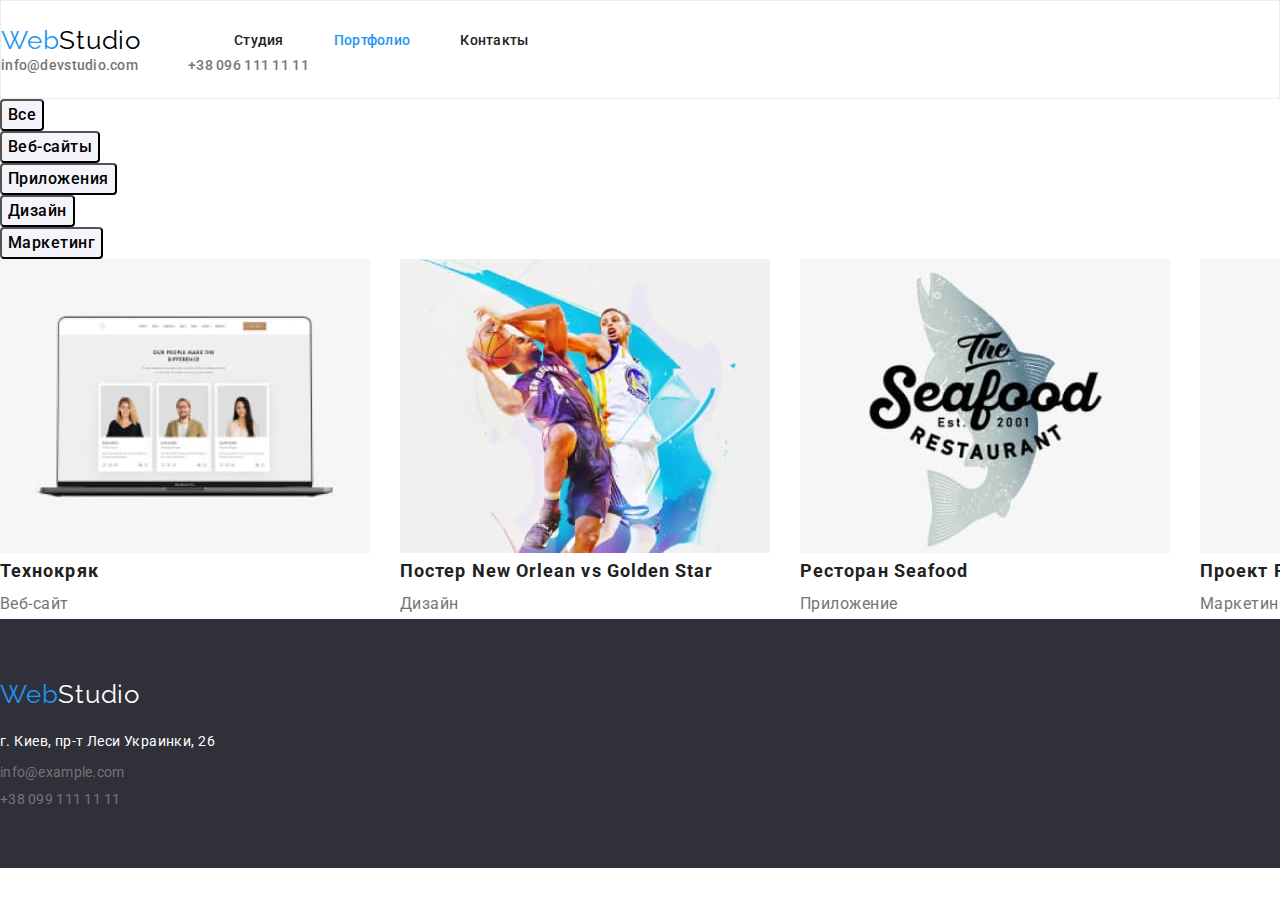
==== portfolio.html @ 0c0890b9 "Готовая страница index" ====
<!DOCTYPE html>
<html lang="en">
<head>
    <meta charset="UTF-8">
    <meta http-equiv="X-UA-Compatible" content="IE=edge">
    <meta name="viewport" content="width=device-width, initial-scale=1.0">
    <title>Студия Портфолио</title>
    <link rel="preconnect" href="https://fonts.gstatic.com">
    <link href="https://fonts.googleapis.com/css2?family=Raleway:wght@700&family=Roboto:wght@400;500;700;900&display=swap"
        rel="stylesheet">
    <link rel="stylesheet" href="https://cdnjs.cloudflare.com/ajax/libs/modern-normalize/1.0.0/modern-normalize.min.css" />
    <link rel="stylesheet" href="./css/styles.css">
</head>
<body>
<!--HEADER-->
    <header class="header">
        <nav class="navigation">
            <a class="logo-link link" href="./index.html" lang=en><span class="logo-part">Web</span>Studio</a>
            <ul class="menu list">
                <li class="menu-item">
                    <a class="menu-link link" href="./index.html">Студия</a>
                </li>
                <li class="menu-item">
                    <a class="menu-link link current" href="./portfolio.html">Портфолио</a>
                </li>
                <li class="menu-item">
                    <a class="menu-link link" href="">Контакты</a>
                </li>
            </ul>
        </nav>
        <ul class="contacts list">
            <li class="contacts-item">
                <a class="mail-link link" href="mailto:info@devstudio.com">info@devstudio.com</a>
            </li>
            <li class="contacts-item">
                <a class="tel-link link" href="tel:+38096111111">+38 096 111 11 11</a>
            </li>
        </ul>
    </header>
<!--PORTFOLIO-->
    <section>
        <h2 hidden> Портфолио</h2>
        <ul class="filters list">
            <li class="filter-item">
                <button class="filter-btn" type="button">Все</button>
            </li>
            <li class="filter-item">
                <button class="filter-btn" type="button">Веб-сайты</button>
            </li>
            <li class="filter-item">
                <button class="filter-btn" type="button">Приложения</button>
            </li>
            <li class="filter-item">
                <button class="filter-btn" type="button">Дизайн</button>
            </li>
            <li class="filter-item">
                <button class="filter-btn" type="button">Маркетинг</button>
            </li>
        </ul>
        <ul class="portfolio list">
            <li class="portfolio-item"> 
                <img class="portfolio-item-img" src="./images/portfolio-list/technokryak.jpg" alt="Страница сайта на экране ноутбука" width="370" height="294">
                <h3 class="portfolio-item-title">Технокряк</h3>
                <p class="portfolio-item-descroption">Веб-сайт</p>
            </li>
            <li class="portfolio-item"> 
                <img class="portfolio-item-img" src="./images/portfolio-list/new-orlean-poster.jpg" alt="Постер" width="370" height="294">
                <h3 class="portfolio-item-title">Постер <span lang=en>New Orlean vs Golden Star</span></h3>
                <p class="portfolio-item-descroption">Дизайн</p>
            </li>
            <li class="portfolio-item"> 
                <img class="portfolio-item-img" src="./images/portfolio-list/restraunt-seafood.jpg" alt="Логотип ресторана" width="370" height="294">
                <h3 class="portfolio-item-title">Ресторан <span lang=en>Seafood</span></h3>
                <p class="portfolio-item-descroption">Приложение</p>
            </li>
            <li class="portfolio-item"> 
                <img class="portfolio-item-img" src="./images/portfolio-list/project-prime.jpg" alt="Наушники" width="370" height="294">
                <h3 class="portfolio-item-title">Проект <span lang=en>Prime</span></h3>
                <p class="portfolio-item-descroption">Маркетинг</p>
            </li>
            <li class="portfolio-item"> 
                <img class="portfolio-item-img" src="./images/portfolio-list/project-boxes.jpg" alt="Коробки" width="370" height="294">
                <h3 class="portfolio-item-title">Проект <span lang=en>Boxes</span></h3>
                <p class="portfolio-item-descroption">Приложение</p>
            </li>
            <li class="portfolio-item"> 
                <img class="portfolio-item-img" src="./images/portfolio-list/inspiration.jpg" alt="Страница сайта на монитрое" width="370" height="294">
                <h3 class="portfolio-item-title" lang=en>Inspiration has no Borders</h3>
                <p class="portfolio-item-descroption">Веб-сайт</p>
            </li>
            <li class="portfolio-item"> 
                <img class="portfolio-item-img" src="./images/portfolio-list/limited-edition.jpg" alt="Разворот журнала" width="370" height="294">
                <h3 class="portfolio-item-title">Издание <span lang=en>Limited Edition</span></h3>
                <p class="portfolio-item-descroption">Дизайн</p>
            </li>
            <li class="portfolio-item"> 
                <img class="portfolio-item-img" src="./images/portfolio-list/project-lab.jpg" alt="Логотип проекта" width="370" height="294">
                <h3 class="portfolio-item-title">Проект <span lang=en>LAB</span></h3>
                <p class="portfolio-item-descroption">Маркетинг</p>
            </li>
            <li class="portfolio-item"> 
                <img class="portfolio-item-img" src="./images/portfolio-list/growing-bussiness.jpg" alt="Реклама приложения на экране ноутбука" width="370" height="294">
                <h3 class="portfolio-item-title" lang=en>Growing Business</h3>
                <p class="portfolio-item-descroption">Приложение</p>
            </li>
        </ul>
    </section>
<!--FOOTER-->
    <footer class="footer">
        <a class="footer-logo-link link" href="./index.html" lang=en><span class="logo-part">Web</span>Studio</a>
        <address>
            <ul class="address-items list">
                <li class="address-item">
                    <a class="map-link link" href="https://goo.gl/maps/Dh8G3uwG5ZsZuSZK8" target="_blank"
                        rel="noopener noreferrer">г. Киев, пр-т Леси
                        Украинки, 26</a>
                </li>
                <li class="address-item">
                    <a class="footer-mail-link link" href="mailto:info@example.com">info@example.com</a>
                </li>
                <li class="address-item">
                    <a class="footer-tel-link link" href="tel:+380991111111">+38 099 111 11 11</a>
                </li>
            </ul>
        </address>
    </footer>
</body>
</html>
---- css/styles.css ----
:root {
  --accent-color: #2196f3;
  --main-color: #212121;
  --secondary-color: #757575;
  --contrast-color: #ffffff;
  --background-color: #2f303a;
  --main-font: 'Roboto', sans-serif;
  --secondary-font: 'Raleway', sans-serif;
}

h1,
h2,
h3,
h4,
h5,
h6,
p {
  margin-top: 0;
  margin-bottom: 0;
}

ul,
ol {
  margin-top: 0;
  margin-bottom: 0;
  padding-left: 0;
}

img {
  display: block;
}

.list {
  list-style: none;
}
.link {
  text-decoration: none;
  display: inline-block;
}

.container {
  width: 1200px;
  padding-left: 15px;
  padding-right: 15px;
  margin: 0 auto;
}

body {
  font-family: var(--main-font);
  color: var(--main-color);
}

/*---------COMPONENTS---------*/
.logo-part {
  color: var(--accent-color);
}
.section-title {
  font-size: 36px;
  line-height: 1.17;
  text-align: center;
  letter-spacing: 0.03em;
  padding-bottom: 50px;
}

.menu-link.current {
  color: var(--accent-color);
}

.padding-container {
  padding-top: 94px;
  padding-bottom: 94px;
}

/*---------END COMPONENTS---------*/

/*---------HEADER---------*/

.header {
  border: 1px solid #ececec;
  padding-top: 24px;
  padding-bottom: 24px;
}

.header-container {
  display: flex;
}

.navigation {
  display: flex;
  align-items: center;
}

.menu {
  display: flex;
}

.contacts {
  display: flex;
  align-items: center;
  margin-left: auto;
}

.logo-link {
  font-family: var(--secondary-font);
  font-size: 26px;
  line-height: 1.19;
  letter-spacing: 0.03em;
  color: #000000;
  margin-right: 93px;
}

.menu-item:not(:last-child) {
  margin-right: 50px;
}

.menu-link {
  font-weight: 500;
  font-size: 14px;
  line-height: 1.14;
  letter-spacing: 0.02em;
  color: var(--main-color);
}
.menu-link:hover,
.menu-link:focus {
  color: var(--accent-color);
}
.mail-link {
  font-style: normal;
  font-weight: 500;
  font-size: 14px;
  line-height: 1.14;
  letter-spacing: 0.02em;
  color: var(--secondary-color);
  margin-right: 50px;
}
.mail-link:hover,
.mail-link:focus {
  color: var(--accent-color);
}
.tel-link {
  font-style: normal;
  font-weight: 500;
  font-size: 14px;
  line-height: 1.14;
  letter-spacing: 0.02em;
  color: var(--secondary-color);
}
.tel-link:hover,
.tel-link:focus {
  color: var(--accent-color);
}
/*---------END HEADER---------*/

/*---------HERO---------*/

.hero {
  background-color: var(--background-color);
  padding-top: 200px;
  padding-bottom: 200px;
  text-align: center;
}
.hero-title {
  font-weight: 900;
  font-size: 44px;
  line-height: 1.36;
  letter-spacing: 0.06em;
  text-transform: uppercase;
  color: var(--contrast-color);
  margin-bottom: 30px;
}
.modal-btn {
  border: none;
  border-radius: 4px;
  font-weight: 700;
  font-size: 16px;
  line-height: 1.88;
  letter-spacing: 0.06em;
  background-color: var(--accent-color);
  color: var(--contrast-color);
  cursor: pointer;
  padding: 10px 32px;
}

.modal-btn:hover {
  background-color: #188ce8;
}

/*---------END HERO---------*/

/*---------BENEFITS---------*/

.benefits-container {
  padding-top: 94px;
  padding-bottom: 47px;
}

.benefits {
  display: flex;
  align-items: center;
}

.benefits-item {
  width: 270px;
}

.benefits-item:not(:last-child) {
  margin-right: 30px;
}

.benefits-item-title {
  font-size: 14px;
  line-height: 1.14;
  letter-spacing: 0.03em;
  text-transform: uppercase;
  margin-bottom: 10px;
}
.benefits-item-description {
  font-size: 14px;
  line-height: 1.71;
  letter-spacing: 0.03em;
  color: var(--secondary-color);
}

/*---------END BENEFITS---------*/

/*---------PORTFOLIO---------*/

.portfolio-container {
  padding-top: 47px;
  padding-bottom: 94px;
}

.portfolio {
  display: flex;
  align-items: center;
  margin-left: -30px;
  margin-top: -30px;
}

.portfolio-item {
  flex-basis: calc((100% - 90px) / 3);
  margin-left: 30px;
  margin-top: 30px;
}

/*---------END PORTFOLIO---------*/

/*---------TEAM---------*/

.team {
  background: #f5f4fa;
}

.team-list {
  display: flex;
  align-items: center;
  margin-left: -30px;
  margin-top: -30px;
}

.team-item {
  flex-basis: calc((100% - 120px) / 4);
  margin-left: 30px;
  margin-top: 30px;
  box-shadow: 0px 1px 3px rgba(0, 0, 0, 0.12), 0px 1px 1px rgba(0, 0, 0, 0.14),
    0px 2px 1px rgba(0, 0, 0, 0.2);
  border-radius: 0px 0px 4px 4px;
}

.team-item-title {
  font-weight: 500;
  font-size: 16px;
  line-height: 1.19;
  text-align: center;
  letter-spacing: 0.03em;
  margin-bottom: 10px;
}
.team-item-description {
  font-size: 16px;
  line-height: 1.19;
  text-align: center;
  letter-spacing: 0.03em;
  color: var(--secondary-color);
}

.team-description {
  padding-top: 30px;
  padding-bottom: 30px;
}

/*---------END TEAM---------*/

/*---------FOOTER---------*/
.footer {
  background-color: var(--background-color);
  padding-top: 60px;
  padding-bottom: 60px;
}
.footer-logo-link {
  font-family: var(--secondary-font);
  font-size: 26px;
  line-height: 1.19;
  letter-spacing: 0.03em;
  color: var(--contrast-color);
  margin-bottom: 20px;
}
.map-link {
  font-style: normal;
  font-size: 14px;
  line-height: 1.71;
  letter-spacing: 0.03em;
  color: var(--contrast-color);
}
.map-link:hover,
.map-link:focus {
  color: var(--accent-color);
}
.footer-mail-link {
  font-style: normal;
  font-size: 14px;
  line-height: 1.14;
  letter-spacing: 0.02em;
  color: var(--secondary-color);
}
.footer-mail-link:hover,
.footer-mail-link:focus {
  color: var(--accent-color);
}
.footer-tel-link {
  font-style: normal;
  font-size: 14px;
  line-height: 1.14;
  letter-spacing: 0.02em;
  color: var(--secondary-color);
}
.footer-tel-link:hover,
.footer-tel-link:focus {
  color: var(--accent-color);
}

.address-item:not(:last-child) {
  margin-bottom: 9px;
}
/*---------END FOOTER---------*/

/*---------PORTFOLIO PAGE---------*/

.filter-btn {
  font-weight: 500;
  font-size: 16px;
  line-height: 1.62;
  text-align: center;
  letter-spacing: 0.03em;
  background-color: #f5f4fa;
  border-radius: 4px;
}
.filter-btn:hover,
.filter-btn:focus {
  color: var(--contrast-color);
  background-color: var(--accent-color);
}
.portfolio-item-title {
  font-weight: 700;
  font-size: 18px;
  line-height: 2;
  letter-spacing: 0.06em;
}
.portfolio-item-descroption {
  font-size: 16px;
  line-height: 1.87;
  letter-spacing: 0.03em;
  color: var(--secondary-color);
}
.filter-btn {
  cursor: pointer;
}

/*---------END PORTFOLIO PAGE---------*/
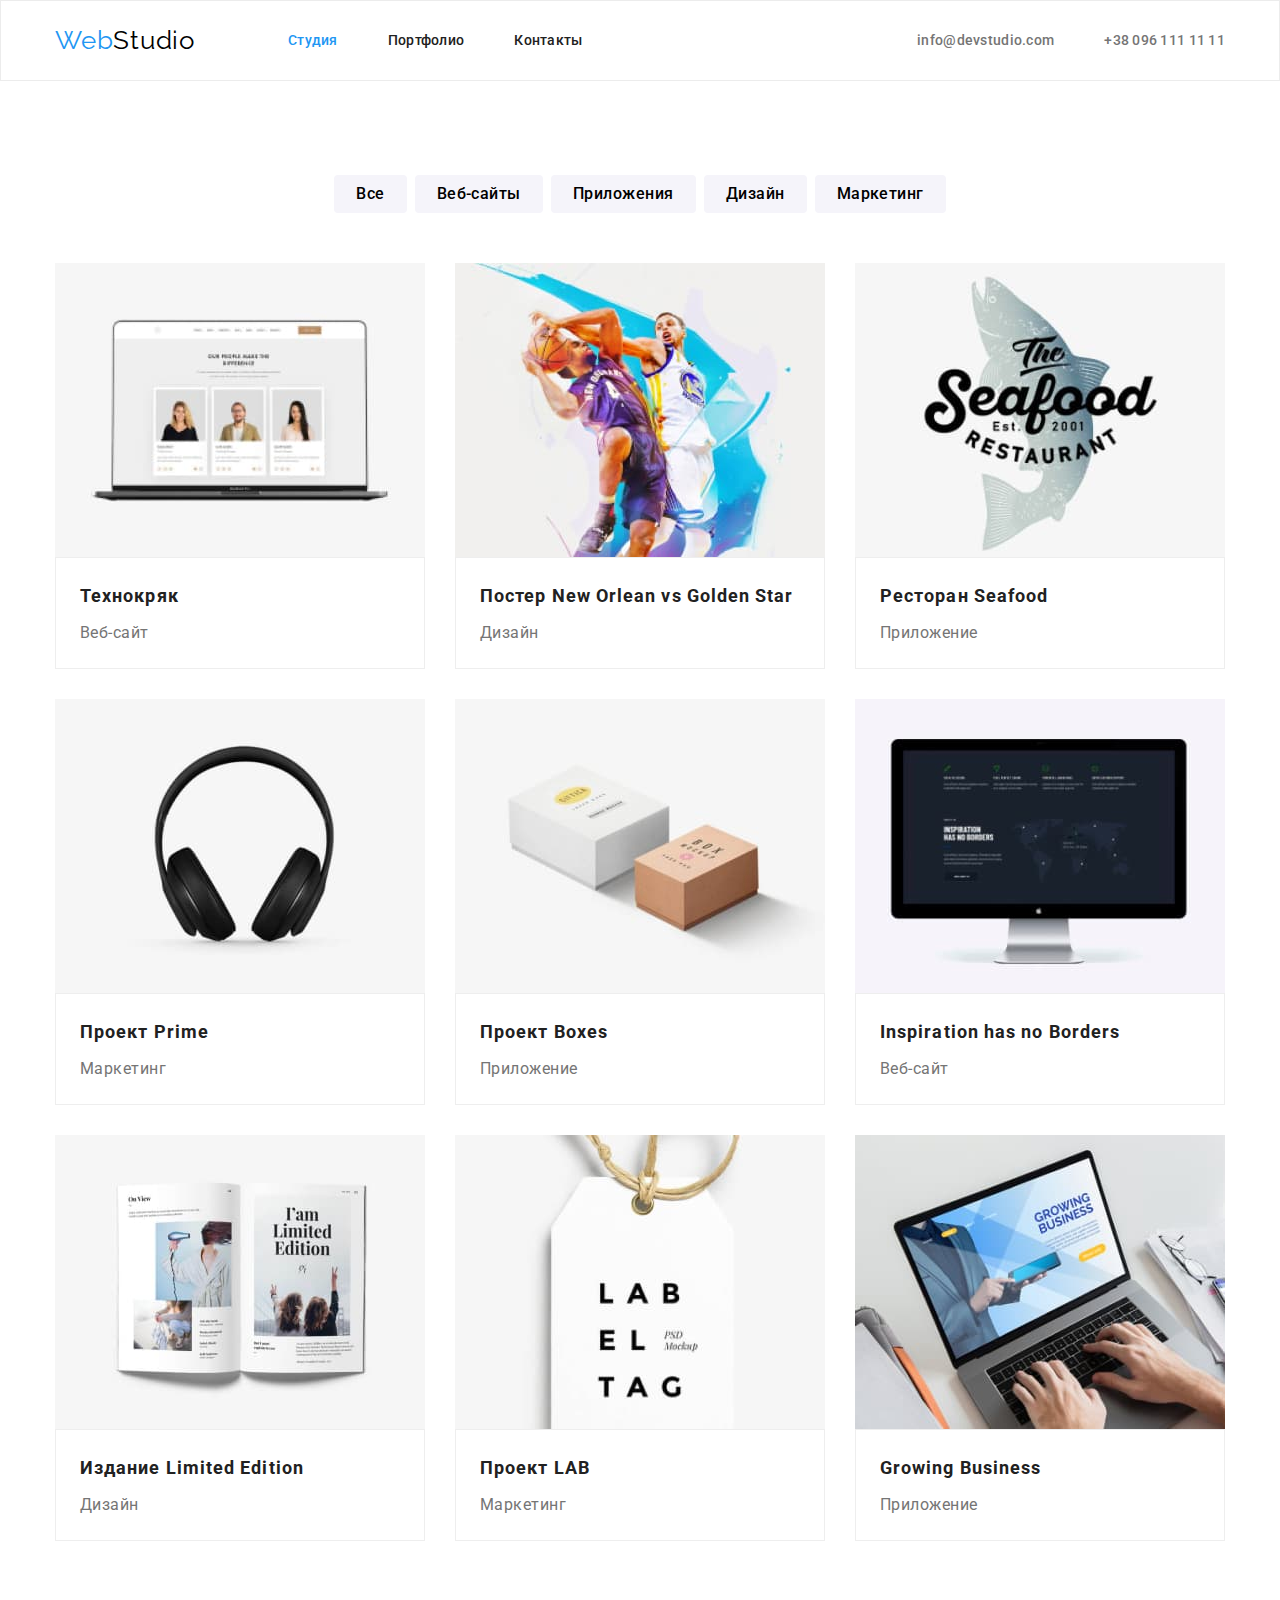
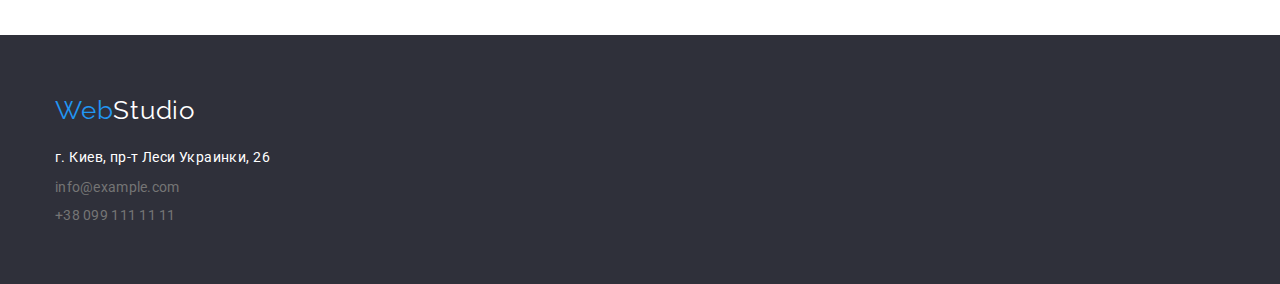
==== commit 9e9dbe79: "Готовая страница Портфолио" ====
--- a/portfolio.html
+++ b/portfolio.html
@@ -14,115 +14,167 @@
 <body>
 <!--HEADER-->
     <header class="header">
-        <nav class="navigation">
-            <a class="logo-link link" href="./index.html" lang=en><span class="logo-part">Web</span>Studio</a>
-            <ul class="menu list">
-                <li class="menu-item">
-                    <a class="menu-link link" href="./index.html">Студия</a>
+        <div class="container header-container">
+            <nav class="navigation">
+                <a class="logo-link link" href="./index.html" lang=en><span class="logo-part">Web</span>Studio</a>
+                <ul class="menu list">
+                    <li class="menu-item">
+                        <a class="menu-link link current" href="./index.html">Студия</a>
+                    </li>
+                    <li class="menu-item">
+                        <a class="menu-link link" href="./portfolio.html">Портфолио</a>
+                    </li>
+                    <li class="menu-item">
+                        <a class="menu-link link" href="">Контакты</a>
+                    </li>
+                </ul>
+            </nav>
+            <ul class="contacts list">
+                <li class="contacts-item">
+                    <a class="mail-link link" href="mailto:info@devstudio.com">info@devstudio.com</a>
                 </li>
-                <li class="menu-item">
-                    <a class="menu-link link current" href="./portfolio.html">Портфолио</a>
-                </li>
-                <li class="menu-item">
-                    <a class="menu-link link" href="">Контакты</a>
+                <li class="contacts-item">
+                    <a class="tel-link link" href="tel:+38096111111">+38 096 111 11 11</a>
                 </li>
             </ul>
-        </nav>
-        <ul class="contacts list">
-            <li class="contacts-item">
-                <a class="mail-link link" href="mailto:info@devstudio.com">info@devstudio.com</a>
-            </li>
-            <li class="contacts-item">
-                <a class="tel-link link" href="tel:+38096111111">+38 096 111 11 11</a>
-            </li>
-        </ul>
+        </div>
     </header>
 <!--PORTFOLIO-->
     <section>
-        <h2 hidden> Портфолио</h2>
-        <ul class="filters list">
-            <li class="filter-item">
-                <button class="filter-btn" type="button">Все</button>
+        <div class="container padding-container">
+            <h2 hidden> Портфолио</h2>
+            <ul class="filters list">
+                <li class="filter-item">
+                    <button class="filter-btn btn" type="button">Все</button>
+                </li>
+                <li class="filter-item">
+                    <button class="filter-btn btn" type="button">Веб-сайты</button>
+                </li>
+                <li class="filter-item">
+                    <button class="filter-btn btn" type="button">Приложения</button>
+                </li>
+                <li class="filter-item">
+                    <button class="filter-btn btn" type="button">Дизайн</button>
+                </li>
+                <li class="filter-item">
+                    <button class="filter-btn btn" type="button">Маркетинг</button>
+                </li>
+            </ul>    
+            <ul class="portfolio-page-items list">
+            <li class="portfolio-page-item">
+                <a class="portfolio-page-card link" href="">
+                    <img class="portfolio-page-item-img" src="./images/portfolio-list/technokryak.jpg"
+                    alt="Страница сайта на экране ноутбука" width="370" height="294">
+                    <div class="portfolio-page-card-dscr">
+                        <h3 class="portfolio-page-item-title">Технокряк</h3>
+                        <p class="portfolio-page-item-description">Веб-сайт</p>
+                    </div>
+                </a>
             </li>
-            <li class="filter-item">
-                <button class="filter-btn" type="button">Веб-сайты</button>
+            <li class="portfolio-page-item">
+                <a class="portfolio-page-card link" href="">
+                <img class="portfolio-page-item-img" src="./images/portfolio-list/new-orlean-poster.jpg" alt="Постер" width="370"
+                    height="294">
+                    <div class="portfolio-page-card-dscr">
+                        <h3 class="portfolio-page-item-title">Постер <span lang=en>New Orlean vs Golden Star</span></h3>
+                        <p class="portfolio-page-item-description">Дизайн</p>
+                    </div>
+                </a>
             </li>
-            <li class="filter-item">
-                <button class="filter-btn" type="button">Приложения</button>
+            <li class="portfolio-page-item">
+                <a class="portfolio-page-card link" href="">
+                    <img class="portfolio-page-item-img" src="./images/portfolio-list/restraunt-seafood.jpg" alt="Логотип ресторана"
+                    width="370" height="294">
+                    <div class="portfolio-page-card-dscr">
+                        <h3 class="portfolio-page-item-title">Ресторан <span lang=en>Seafood</span></h3>
+                        <p class="portfolio-page-item-description">Приложение</p>
+                    </div>
+                </a>
             </li>
-            <li class="filter-item">
-                <button class="filter-btn" type="button">Дизайн</button>
+            <li class="portfolio-page-item">
+                <a class="portfolio-page-card link" href="">
+                    <img class="portfolio-page-item-img" src="./images/portfolio-list/project-prime.jpg" alt="Наушники" width="370"
+                    height="294">
+                    <div class="portfolio-page-card-dscr">
+                        <h3 class="portfolio-page-item-title">Проект <span lang=en>Prime</span></h3>
+                        <p class="portfolio-page-item-description">Маркетинг</p>
+                    </div>
+                </a>
             </li>
-            <li class="filter-item">
-                <button class="filter-btn" type="button">Маркетинг</button>
+            <li class="portfolio-page-item">
+                <a class="portfolio-page-card link" href="">
+                    <img class="portfolio-page-item-img" src="./images/portfolio-list/project-boxes.jpg" alt="Коробки" width="370"
+                    height="294">
+                    <div class="portfolio-page-card-dscr">
+                        <h3 class="portfolio-page-item-title">Проект <span lang=en>Boxes</span></h3>
+                        <p class="portfolio-page-item-description">Приложение</p>
+                    </div>
+                </a>
             </li>
-        </ul>
-        <ul class="portfolio list">
-            <li class="portfolio-item"> 
-                <img class="portfolio-item-img" src="./images/portfolio-list/technokryak.jpg" alt="Страница сайта на экране ноутбука" width="370" height="294">
-                <h3 class="portfolio-item-title">Технокряк</h3>
-                <p class="portfolio-item-descroption">Веб-сайт</p>
+            <li class="portfolio-page-item">
+                <a class="portfolio-page-card link" href="">
+                    <img class="portfolio-page-item-img" src="./images/portfolio-list/inspiration.jpg" alt="Страница сайта на монитрое"
+                    width="370" height="294">
+                    <div class="portfolio-page-card-dscr">
+                        <h3 class="portfolio-page-item-title" lang=en>Inspiration has no Borders</h3>
+                        <p class="portfolio-page-item-description">Веб-сайт</p>
+                    </div>
+                </a>
             </li>
-            <li class="portfolio-item"> 
-                <img class="portfolio-item-img" src="./images/portfolio-list/new-orlean-poster.jpg" alt="Постер" width="370" height="294">
-                <h3 class="portfolio-item-title">Постер <span lang=en>New Orlean vs Golden Star</span></h3>
-                <p class="portfolio-item-descroption">Дизайн</p>
+            <li class="portfolio-page-item">
+                <a class="portfolio-page-card link" href="">
+                    <img class="portfolio-page-item-img" src="./images/portfolio-list/limited-edition.jpg" alt="Разворот журнала"
+                    width="370" height="294">
+                    <div class="portfolio-page-card-dscr">
+                        <h3 class="portfolio-page-item-title">Издание <span lang=en>Limited Edition</span></h3>
+                        <p class="portfolio-page-item-description">Дизайн</p>
+                    </div>
+                </a>
             </li>
-            <li class="portfolio-item"> 
-                <img class="portfolio-item-img" src="./images/portfolio-list/restraunt-seafood.jpg" alt="Логотип ресторана" width="370" height="294">
-                <h3 class="portfolio-item-title">Ресторан <span lang=en>Seafood</span></h3>
-                <p class="portfolio-item-descroption">Приложение</p>
+            <li class="portfolio-page-item">
+                <a class="portfolio-page-card link" href="">
+                    <img class="portfolio-page-item-img" src="./images/portfolio-list/project-lab.jpg" alt="Логотип проекта" width="370"
+                    height="294">
+                    <div class="portfolio-page-card-dscr">
+                        <h3 class="portfolio-page-item-title">Проект <span lang=en>LAB</span></h3>
+                        <p class="portfolio-page-item-description">Маркетинг</p>
+                    </div>
+                </a>
             </li>
-            <li class="portfolio-item"> 
-                <img class="portfolio-item-img" src="./images/portfolio-list/project-prime.jpg" alt="Наушники" width="370" height="294">
-                <h3 class="portfolio-item-title">Проект <span lang=en>Prime</span></h3>
-                <p class="portfolio-item-descroption">Маркетинг</p>
+            <li class="portfolio-page-item">
+                <a class="portfolio-page-card link" href="">
+                    <img class="portfolio-page-item-img" src="./images/portfolio-list/growing-bussiness.jpg"
+                    alt="Реклама приложения на экране ноутбука" width="370" height="294">
+                    <div class="portfolio-page-card-dscr">
+                        <h3 class="portfolio-page-item-title" lang=en>Growing Business</h3>
+                        <p class="portfolio-page-item-description">Приложение</p>
+                    </div>
+                </a>
             </li>
-            <li class="portfolio-item"> 
-                <img class="portfolio-item-img" src="./images/portfolio-list/project-boxes.jpg" alt="Коробки" width="370" height="294">
-                <h3 class="portfolio-item-title">Проект <span lang=en>Boxes</span></h3>
-                <p class="portfolio-item-descroption">Приложение</p>
-            </li>
-            <li class="portfolio-item"> 
-                <img class="portfolio-item-img" src="./images/portfolio-list/inspiration.jpg" alt="Страница сайта на монитрое" width="370" height="294">
-                <h3 class="portfolio-item-title" lang=en>Inspiration has no Borders</h3>
-                <p class="portfolio-item-descroption">Веб-сайт</p>
-            </li>
-            <li class="portfolio-item"> 
-                <img class="portfolio-item-img" src="./images/portfolio-list/limited-edition.jpg" alt="Разворот журнала" width="370" height="294">
-                <h3 class="portfolio-item-title">Издание <span lang=en>Limited Edition</span></h3>
-                <p class="portfolio-item-descroption">Дизайн</p>
-            </li>
-            <li class="portfolio-item"> 
-                <img class="portfolio-item-img" src="./images/portfolio-list/project-lab.jpg" alt="Логотип проекта" width="370" height="294">
-                <h3 class="portfolio-item-title">Проект <span lang=en>LAB</span></h3>
-                <p class="portfolio-item-descroption">Маркетинг</p>
-            </li>
-            <li class="portfolio-item"> 
-                <img class="portfolio-item-img" src="./images/portfolio-list/growing-bussiness.jpg" alt="Реклама приложения на экране ноутбука" width="370" height="294">
-                <h3 class="portfolio-item-title" lang=en>Growing Business</h3>
-                <p class="portfolio-item-descroption">Приложение</p>
-            </li>
-        </ul>
+            </ul>
+        </div>
+
     </section>
 <!--FOOTER-->
     <footer class="footer">
-        <a class="footer-logo-link link" href="./index.html" lang=en><span class="logo-part">Web</span>Studio</a>
-        <address>
-            <ul class="address-items list">
-                <li class="address-item">
-                    <a class="map-link link" href="https://goo.gl/maps/Dh8G3uwG5ZsZuSZK8" target="_blank"
-                        rel="noopener noreferrer">г. Киев, пр-т Леси
-                        Украинки, 26</a>
-                </li>
-                <li class="address-item">
-                    <a class="footer-mail-link link" href="mailto:info@example.com">info@example.com</a>
-                </li>
-                <li class="address-item">
-                    <a class="footer-tel-link link" href="tel:+380991111111">+38 099 111 11 11</a>
-                </li>
-            </ul>
-        </address>
+        <div class="container footer-container">
+            <a class="footer-logo-link link" href="./index.html" lang=en><span class="logo-part">Web</span>Studio</a>
+            <address>
+                <ul class="address-items list">
+                    <li class="address-item">
+                        <a class="map-link link" href="https://goo.gl/maps/Dh8G3uwG5ZsZuSZK8" target="_blank"
+                            rel="noopener noreferrer">г. Киев, пр-т Леси
+                            Украинки, 26</a>
+                    </li>
+                    <li class="address-item">
+                        <a class="footer-mail-link link" href="mailto:info@example.com">info@example.com</a>
+                    </li>
+                    <li class="address-item">
+                        <a class="footer-tel-link link" href="tel:+380991111111">+38 099 111 11 11</a>
+                    </li>
+                </ul>
+            </address>
+        </div>
     </footer>
 </body>
 </html>--- a/css/styles.css
+++ b/css/styles.css
@@ -71,6 +71,11 @@
   padding-bottom: 94px;
 }
 
+.btn {
+  border: none;
+  cursor: pointer;
+  border-radius: 4px;
+}
 /*---------END COMPONENTS---------*/
 
 /*---------HEADER---------*/
@@ -169,15 +174,12 @@
   margin-bottom: 30px;
 }
 .modal-btn {
-  border: none;
-  border-radius: 4px;
   font-weight: 700;
   font-size: 16px;
   line-height: 1.88;
   letter-spacing: 0.06em;
   background-color: var(--accent-color);
   color: var(--contrast-color);
-  cursor: pointer;
   padding: 10px 32px;
 }
 
@@ -345,6 +347,16 @@
 
 /*---------PORTFOLIO PAGE---------*/
 
+.filters {
+  display: flex;
+  justify-content: center;
+  margin-bottom: 50px;
+}
+
+.filters .filter-item + .filter-item {
+  margin-left: 8px;
+}
+
 .filter-btn {
   font-weight: 500;
   font-size: 16px;
@@ -352,27 +364,45 @@
   text-align: center;
   letter-spacing: 0.03em;
   background-color: #f5f4fa;
-  border-radius: 4px;
+  padding: 6px 22px;
 }
 .filter-btn:hover,
 .filter-btn:focus {
   color: var(--contrast-color);
   background-color: var(--accent-color);
 }
-.portfolio-item-title {
+
+.portfolio-page-items {
+  display: flex;
+  flex-wrap: wrap;
+  margin-left: -30px;
+  margin-top: -30px;
+}
+
+.portfolio-page-item {
+  margin-top: 30px;
+  margin-left: 30px;
+}
+
+.portfolio-page-card-dscr {
+  background: var(--contrast-color);
+  border: 1px solid #eeeeee;
+  padding: 20px 24px;
+}
+
+.portfolio-page-item-title {
+  color: var(--main-color);
   font-weight: 700;
   font-size: 18px;
   line-height: 2;
   letter-spacing: 0.06em;
-}
-.portfolio-item-descroption {
+  margin-bottom: 4px;
+}
+.portfolio-page-item-description {
   font-size: 16px;
   line-height: 1.87;
   letter-spacing: 0.03em;
   color: var(--secondary-color);
 }
-.filter-btn {
-  cursor: pointer;
-}
 
 /*---------END PORTFOLIO PAGE---------*/
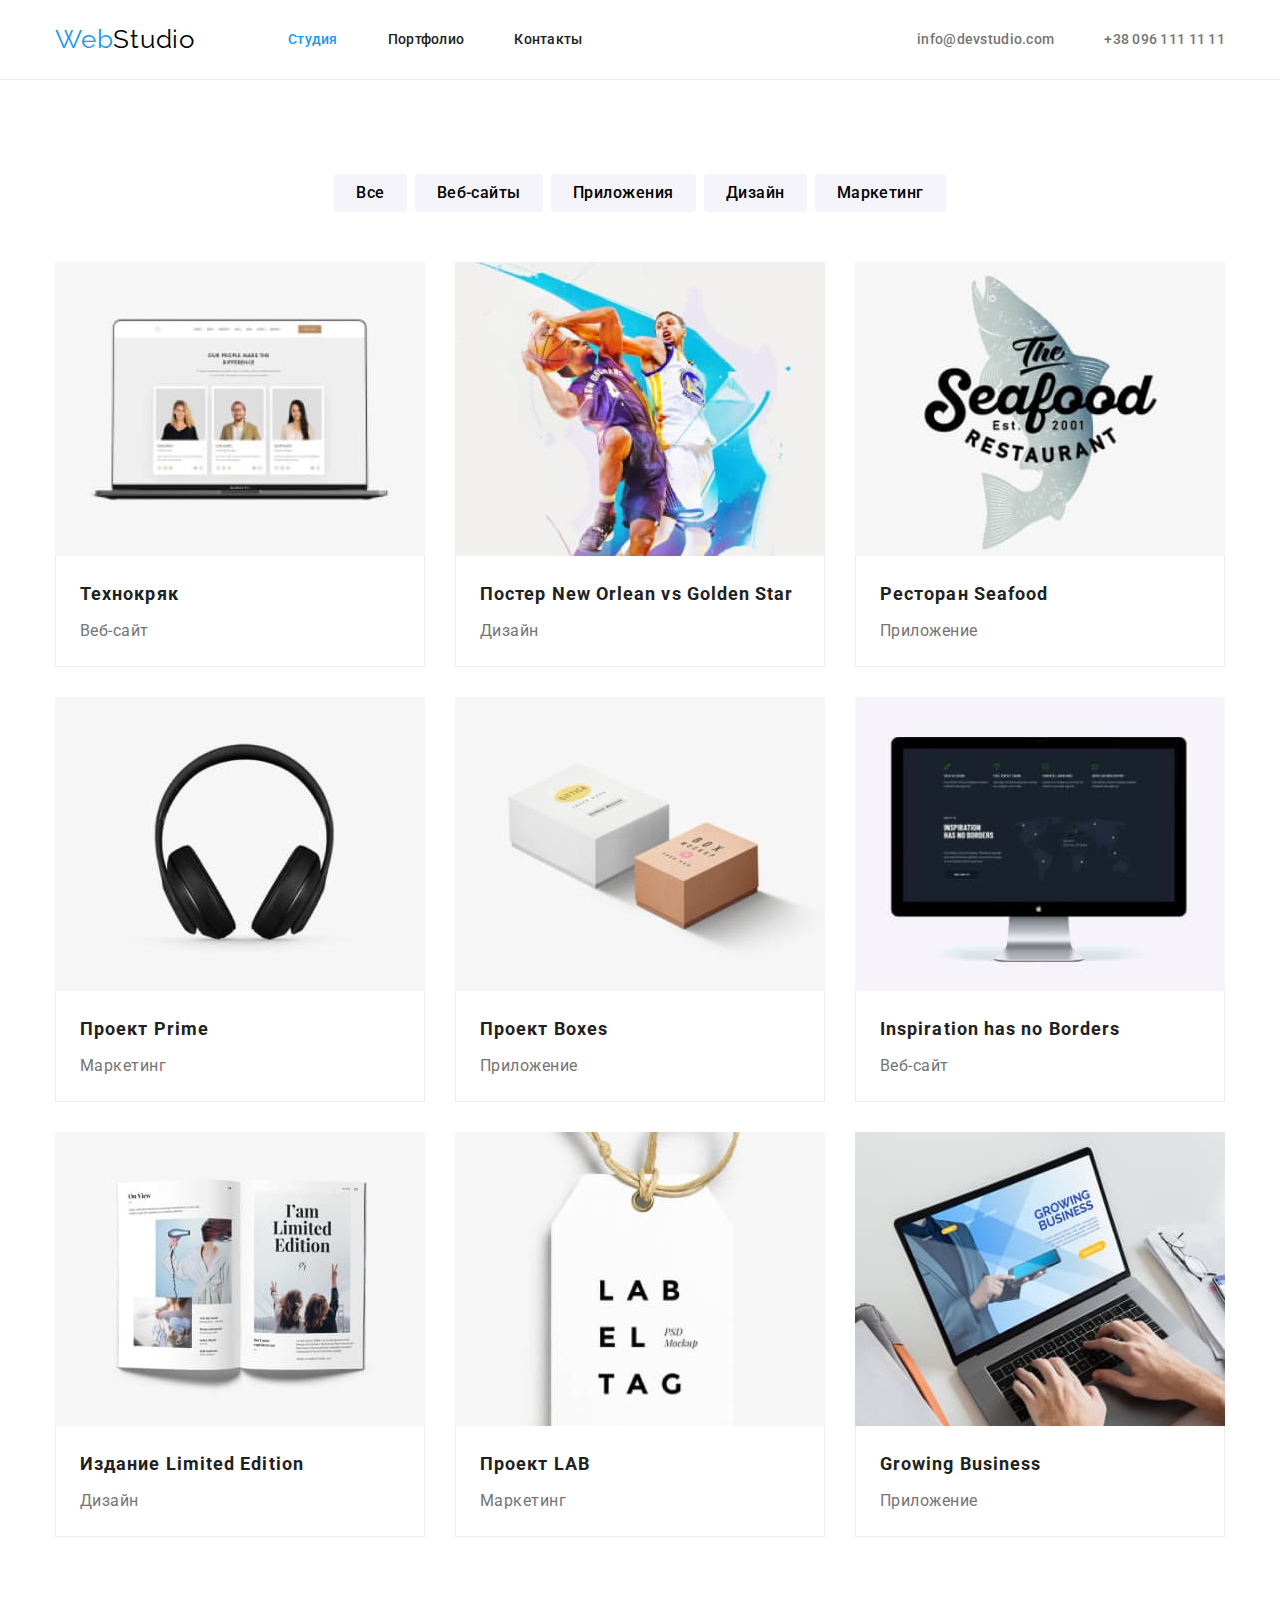
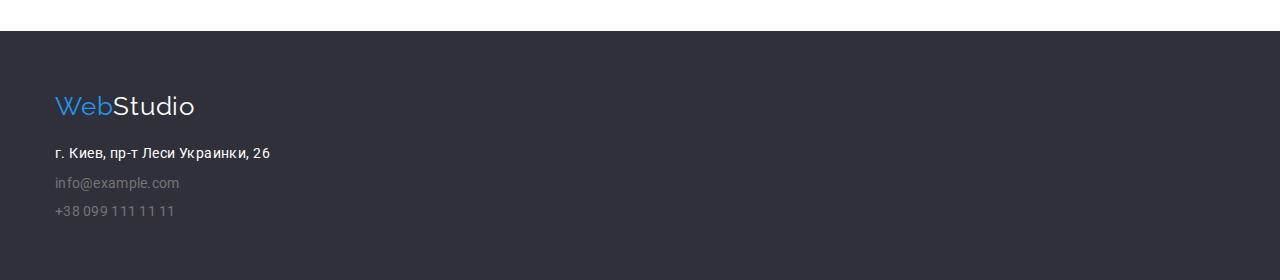
==== commit 1b4687fc: "Исправления №1" ====
--- a/portfolio.html
+++ b/portfolio.html
@@ -40,9 +40,9 @@
         </div>
     </header>
 <!--PORTFOLIO-->
-    <section>
-        <div class="container padding-container">
-            <h2 hidden> Портфолио</h2>
+    <section class="section">
+        <div class="container">
+            <h2 class="visually-hidden"> Портфолио</h2>
             <ul class="filters list">
                 <li class="filter-item">
                     <button class="filter-btn btn" type="button">Все</button>
--- a/css/styles.css
+++ b/css/styles.css
@@ -59,14 +59,14 @@
   line-height: 1.17;
   text-align: center;
   letter-spacing: 0.03em;
-  padding-bottom: 50px;
+  margin-bottom: 50px;
 }
 
 .menu-link.current {
   color: var(--accent-color);
 }
 
-.padding-container {
+.section {
   padding-top: 94px;
   padding-bottom: 94px;
 }
@@ -76,12 +76,26 @@
   cursor: pointer;
   border-radius: 4px;
 }
+
+.visually-hidden {
+  position: absolute;
+  width: 1px;
+  height: 1px;
+  margin: -1px;
+  border: 0;
+  padding: 0;
+
+  white-space: nowrap;
+  clip-path: inset(100%);
+  clip: rect(0 0 0 0);
+  overflow: hidden;
+}
 /*---------END COMPONENTS---------*/
 
 /*---------HEADER---------*/
 
 .header {
-  border: 1px solid #ececec;
+  border-bottom: 1px solid #ececec;
   padding-top: 24px;
   padding-bottom: 24px;
 }
@@ -118,6 +132,10 @@
   margin-right: 50px;
 }
 
+.contacts-item:not(:last-child) {
+  margin-right: 50px;
+}
+
 .menu-link {
   font-weight: 500;
   font-size: 14px;
@@ -125,35 +143,42 @@
   letter-spacing: 0.02em;
   color: var(--main-color);
 }
+
 .menu-link:hover,
 .menu-link:focus {
   color: var(--accent-color);
 }
+
+.address-list {
+  font-style: normal;
+}
+
 .mail-link {
-  font-style: normal;
   font-weight: 500;
   font-size: 14px;
   line-height: 1.14;
   letter-spacing: 0.02em;
   color: var(--secondary-color);
-  margin-right: 50px;
-}
+}
+
 .mail-link:hover,
 .mail-link:focus {
   color: var(--accent-color);
 }
+
 .tel-link {
-  font-style: normal;
   font-weight: 500;
   font-size: 14px;
   line-height: 1.14;
   letter-spacing: 0.02em;
   color: var(--secondary-color);
 }
+
 .tel-link:hover,
 .tel-link:focus {
   color: var(--accent-color);
 }
+
 /*---------END HEADER---------*/
 
 /*---------HERO---------*/
@@ -191,14 +216,13 @@
 
 /*---------BENEFITS---------*/
 
-.benefits-container {
+.benefits-section {
   padding-top: 94px;
   padding-bottom: 47px;
 }
 
 .benefits {
   display: flex;
-  align-items: center;
 }
 
 .benefits-item {
@@ -227,7 +251,7 @@
 
 /*---------PORTFOLIO---------*/
 
-.portfolio-container {
+.portfolio-section {
   padding-top: 47px;
   padding-bottom: 94px;
 }
@@ -255,7 +279,6 @@
 
 .team-list {
   display: flex;
-  align-items: center;
   margin-left: -30px;
   margin-top: -30px;
 }
@@ -370,6 +393,8 @@
 .filter-btn:focus {
   color: var(--contrast-color);
   background-color: var(--accent-color);
+  box-shadow: 0px 3px 1px rgba(0, 0, 0, 0.1), 0px 1px 2px rgba(0, 0, 0, 0.08),
+    0px 2px 2px rgba(0, 0, 0, 0.12);
 }
 
 .portfolio-page-items {
@@ -387,6 +412,7 @@
 .portfolio-page-card-dscr {
   background: var(--contrast-color);
   border: 1px solid #eeeeee;
+  border-top: none;
   padding: 20px 24px;
 }
 
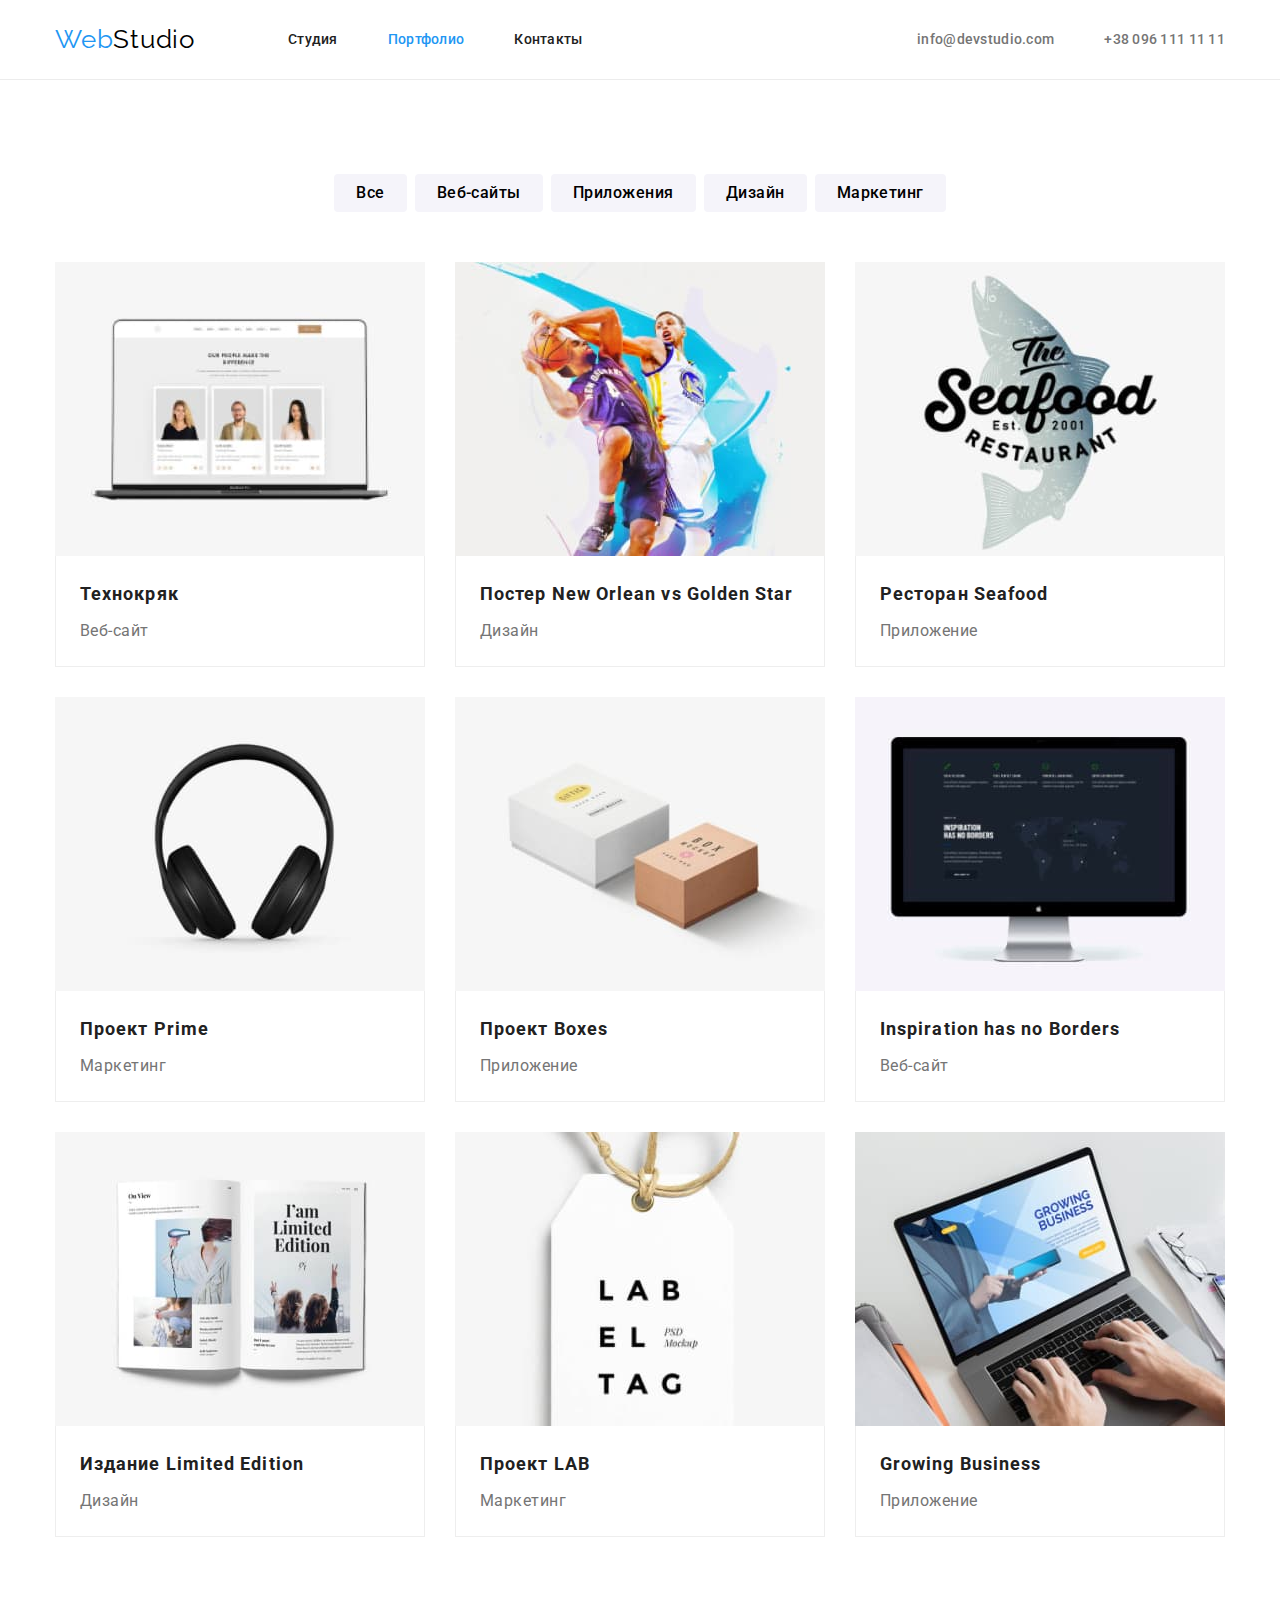
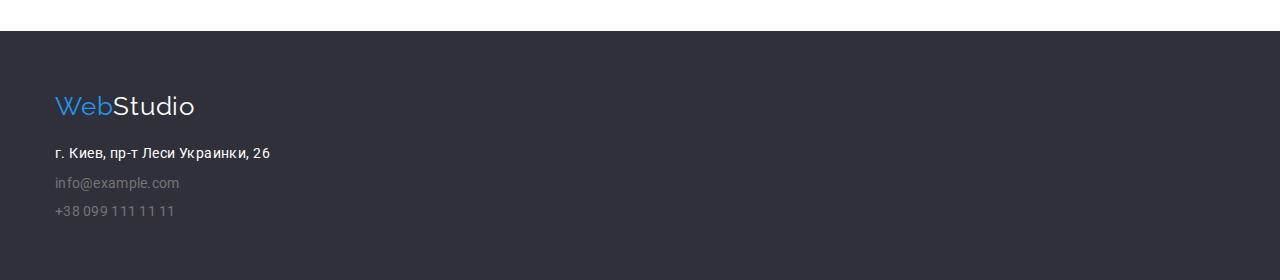
==== commit e2730124: "пофиксила current в хедере" ====
--- a/portfolio.html
+++ b/portfolio.html
@@ -19,10 +19,10 @@
                 <a class="logo-link link" href="./index.html" lang=en><span class="logo-part">Web</span>Studio</a>
                 <ul class="menu list">
                     <li class="menu-item">
-                        <a class="menu-link link current" href="./index.html">Студия</a>
+                        <a class="menu-link link" href="./index.html">Студия</a>
                     </li>
                     <li class="menu-item">
-                        <a class="menu-link link" href="./portfolio.html">Портфолио</a>
+                        <a class="menu-link link current" href="./portfolio.html">Портфолио</a>
                     </li>
                     <li class="menu-item">
                         <a class="menu-link link" href="">Контакты</a>
